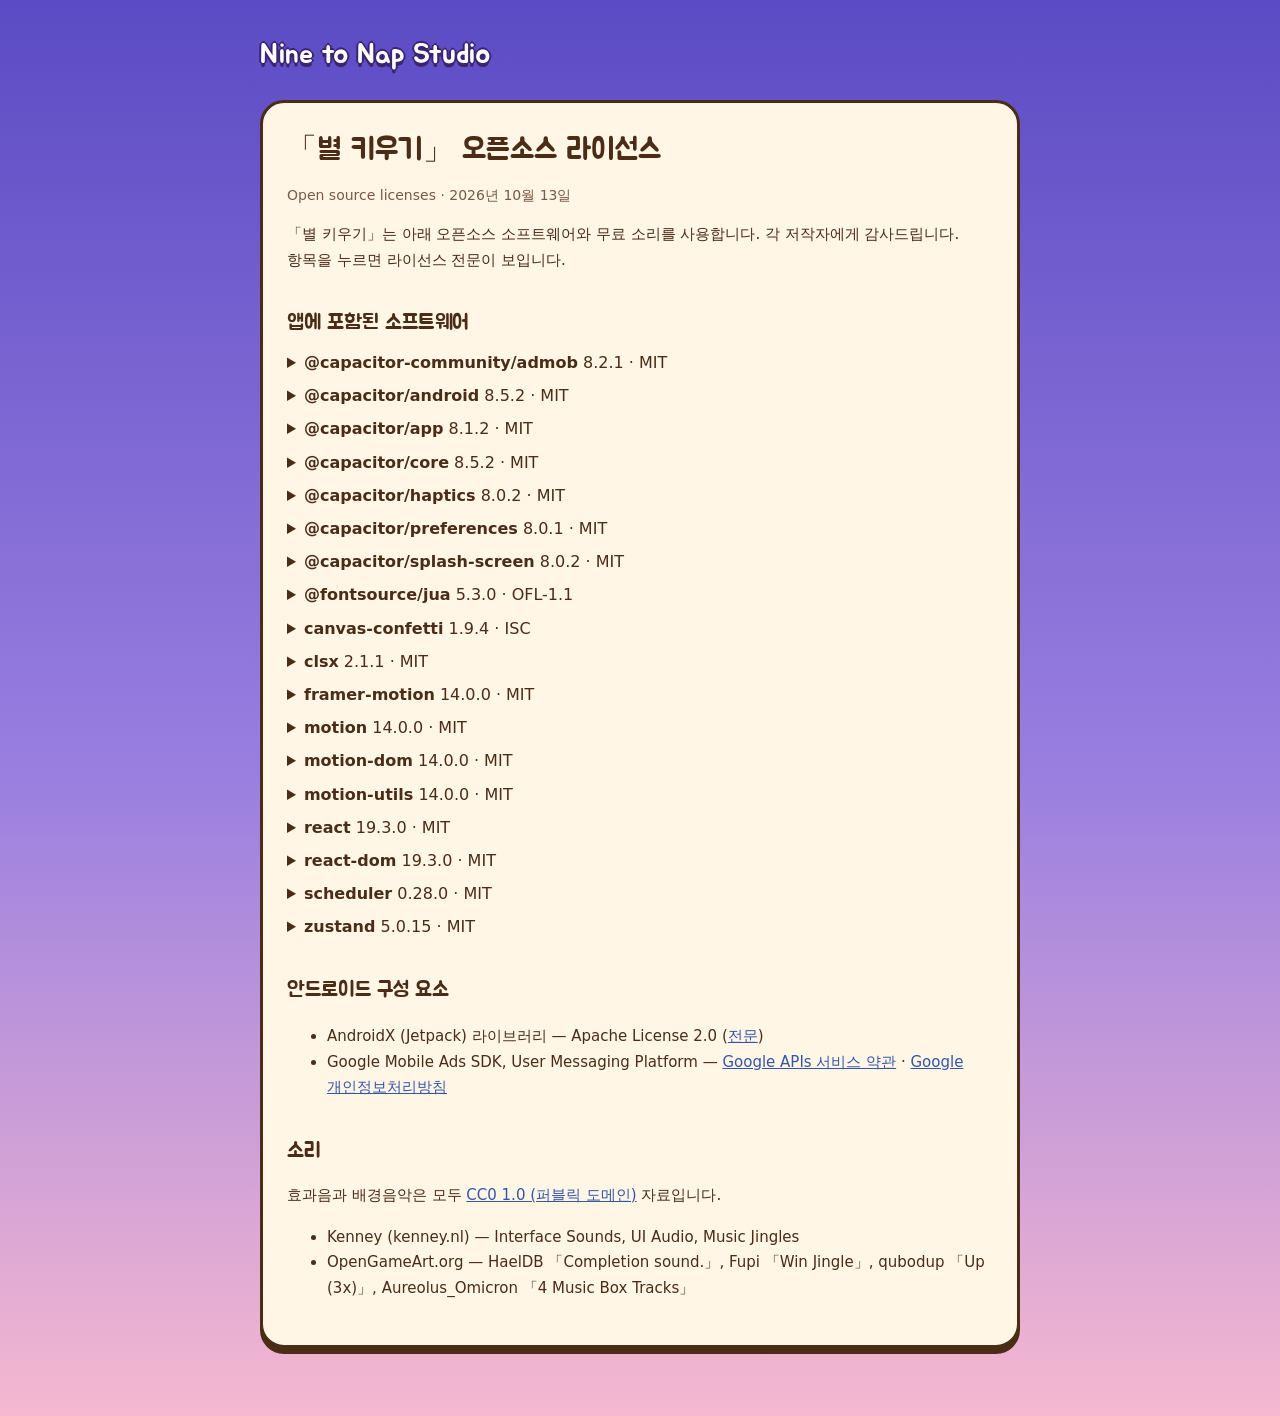
==== grow-a-star/licenses.html @ c943061b "별 키우기: 오픈소스 라이선스 페이지, 개인정보처리방침에 기기 저장 항목·자동 백업 안내 추가 Co-Authored-By: Claude Opus 5.5 <noreply@anthro" ====
<!doctype html>
<html lang="ko">
  <head>
    <meta charset="utf-8" />
    <meta name="viewport" content="width=device-width, initial-scale=1" />
    <title>별 키우기 오픈소스 라이선스 · Nine to Nap Studio</title>
    <link rel="preconnect" href="https://fonts.googleapis.com" />
    <link rel="preconnect" href="https://fonts.gstatic.com" crossorigin />
    <link href="https://fonts.googleapis.com/css2?family=Jua&display=swap" rel="stylesheet" />
    <link rel="stylesheet" href="/style.css" />
    <style>
      details { margin: 6px 0; }
      summary { cursor: pointer; }
      pre { white-space: pre-wrap; word-break: break-word; font-size: 12px; line-height: 1.5; background: rgba(0, 0, 0, 0.04); padding: 10px; border-radius: 8px; }
    </style>
  </head>
  <body>
    <a class="brand" href="/">Nine to Nap Studio</a>

    <main class="card">
      <h1>「별 키우기」 오픈소스 라이선스</h1>
      <p class="muted">Open source licenses · 2026년 10월 13일</p>
      <p>「별 키우기」는 아래 오픈소스 소프트웨어와 무료 소리를 사용합니다. 각 저작자에게 감사드립니다. 항목을 누르면 라이선스 전문이 보입니다.</p>

      <h2>앱에 포함된 소프트웨어</h2>
      <details>
        <summary><strong>@capacitor-community/admob</strong> 8.2.1 · MIT</summary>
        <pre>MIT License

Copyright (c) 2021 Capacitor Community

Permission is hereby granted, free of charge, to any person obtaining a copy
of this software and associated documentation files (the &quot;Software&quot;), to deal
in the Software without restriction, including without limitation the rights
to use, copy, modify, merge, publish, distribute, sublicense, and/or sell
copies of the Software, and to permit persons to whom the Software is
furnished to do so, subject to the following conditions:

The above copyright notice and this permission notice shall be included in all
copies or substantial portions of the Software.

THE SOFTWARE IS PROVIDED &quot;AS IS&quot;, WITHOUT WARRANTY OF ANY KIND, EXPRESS OR
IMPLIED, INCLUDING BUT NOT LIMITED TO THE WARRANTIES OF MERCHANTABILITY,
FITNESS FOR A PARTICULAR PURPOSE AND NONINFRINGEMENT. IN NO EVENT SHALL THE
AUTHORS OR COPYRIGHT HOLDERS BE LIABLE FOR ANY CLAIM, DAMAGES OR OTHER
LIABILITY, WHETHER IN AN ACTION OF CONTRACT, TORT OR OTHERWISE, ARISING FROM,
OUT OF OR IN CONNECTION WITH THE SOFTWARE OR THE USE OR OTHER DEALINGS IN THE
SOFTWARE.</pre>
      </details>
      <details>
        <summary><strong>@capacitor/android</strong> 8.5.2 · MIT</summary>
        <pre>MIT License

Copyright (c) 2017-present Drifty Co.

Permission is hereby granted, free of charge, to any person obtaining a copy
of this software and associated documentation files (the &quot;Software&quot;), to deal
in the Software without restriction, including without limitation the rights
to use, copy, modify, merge, publish, distribute, sublicense, and/or sell
copies of the Software, and to permit persons to whom the Software is
furnished to do so, subject to the following conditions:

The above copyright notice and this permission notice shall be included in all
copies or substantial portions of the Software.

THE SOFTWARE IS PROVIDED &quot;AS IS&quot;, WITHOUT WARRANTY OF ANY KIND, EXPRESS OR
IMPLIED, INCLUDING BUT NOT LIMITED TO THE WARRANTIES OF MERCHANTABILITY,
FITNESS FOR A PARTICULAR PURPOSE AND NONINFRINGEMENT. IN NO EVENT SHALL THE
AUTHORS OR COPYRIGHT HOLDERS BE LIABLE FOR ANY CLAIM, DAMAGES OR OTHER
LIABILITY, WHETHER IN AN ACTION OF CONTRACT, TORT OR OTHERWISE, ARISING FROM,
OUT OF OR IN CONNECTION WITH THE SOFTWARE OR THE USE OR OTHER DEALINGS IN THE
SOFTWARE.</pre>
      </details>
      <details>
        <summary><strong>@capacitor/app</strong> 8.1.2 · MIT</summary>
        <pre>Copyright 2020-present Ionic
https://ionic.io

MIT License

Permission is hereby granted, free of charge, to any person obtaining
a copy of this software and associated documentation files (the
&quot;Software&quot;), to deal in the Software without restriction, including
without limitation the rights to use, copy, modify, merge, publish,
distribute, sublicense, and/or sell copies of the Software, and to
permit persons to whom the Software is furnished to do so, subject to
the following conditions:

The above copyright notice and this permission notice shall be
included in all copies or substantial portions of the Software.

THE SOFTWARE IS PROVIDED &quot;AS IS&quot;, WITHOUT WARRANTY OF ANY KIND,
EXPRESS OR IMPLIED, INCLUDING BUT NOT LIMITED TO THE WARRANTIES OF
MERCHANTABILITY, FITNESS FOR A PARTICULAR PURPOSE AND
NONINFRINGEMENT. IN NO EVENT SHALL THE AUTHORS OR COPYRIGHT HOLDERS BE
LIABLE FOR ANY CLAIM, DAMAGES OR OTHER LIABILITY, WHETHER IN AN ACTION
OF CONTRACT, TORT OR OTHERWISE, ARISING FROM, OUT OF OR IN CONNECTION
WITH THE SOFTWARE OR THE USE OR OTHER DEALINGS IN THE SOFTWARE.</pre>
      </details>
      <details>
        <summary><strong>@capacitor/core</strong> 8.5.2 · MIT</summary>
        <pre>MIT License

Copyright (c) 2017-present Drifty Co.

Permission is hereby granted, free of charge, to any person obtaining a copy
of this software and associated documentation files (the &quot;Software&quot;), to deal
in the Software without restriction, including without limitation the rights
to use, copy, modify, merge, publish, distribute, sublicense, and/or sell
copies of the Software, and to permit persons to whom the Software is
furnished to do so, subject to the following conditions:

The above copyright notice and this permission notice shall be included in all
copies or substantial portions of the Software.

THE SOFTWARE IS PROVIDED &quot;AS IS&quot;, WITHOUT WARRANTY OF ANY KIND, EXPRESS OR
IMPLIED, INCLUDING BUT NOT LIMITED TO THE WARRANTIES OF MERCHANTABILITY,
FITNESS FOR A PARTICULAR PURPOSE AND NONINFRINGEMENT. IN NO EVENT SHALL THE
AUTHORS OR COPYRIGHT HOLDERS BE LIABLE FOR ANY CLAIM, DAMAGES OR OTHER
LIABILITY, WHETHER IN AN ACTION OF CONTRACT, TORT OR OTHERWISE, ARISING FROM,
OUT OF OR IN CONNECTION WITH THE SOFTWARE OR THE USE OR OTHER DEALINGS IN THE
SOFTWARE.</pre>
      </details>
      <details>
        <summary><strong>@capacitor/haptics</strong> 8.0.2 · MIT</summary>
        <pre>Copyright 2020-present Ionic
https://ionic.io

MIT License

Permission is hereby granted, free of charge, to any person obtaining
a copy of this software and associated documentation files (the
&quot;Software&quot;), to deal in the Software without restriction, including
without limitation the rights to use, copy, modify, merge, publish,
distribute, sublicense, and/or sell copies of the Software, and to
permit persons to whom the Software is furnished to do so, subject to
the following conditions:

The above copyright notice and this permission notice shall be
included in all copies or substantial portions of the Software.

THE SOFTWARE IS PROVIDED &quot;AS IS&quot;, WITHOUT WARRANTY OF ANY KIND,
EXPRESS OR IMPLIED, INCLUDING BUT NOT LIMITED TO THE WARRANTIES OF
MERCHANTABILITY, FITNESS FOR A PARTICULAR PURPOSE AND
NONINFRINGEMENT. IN NO EVENT SHALL THE AUTHORS OR COPYRIGHT HOLDERS BE
LIABLE FOR ANY CLAIM, DAMAGES OR OTHER LIABILITY, WHETHER IN AN ACTION
OF CONTRACT, TORT OR OTHERWISE, ARISING FROM, OUT OF OR IN CONNECTION
WITH THE SOFTWARE OR THE USE OR OTHER DEALINGS IN THE SOFTWARE.</pre>
      </details>
      <details>
        <summary><strong>@capacitor/preferences</strong> 8.0.1 · MIT</summary>
        <pre>Copyright 2020-present Ionic
https://ionic.io

MIT License

Permission is hereby granted, free of charge, to any person obtaining
a copy of this software and associated documentation files (the
&quot;Software&quot;), to deal in the Software without restriction, including
without limitation the rights to use, copy, modify, merge, publish,
distribute, sublicense, and/or sell copies of the Software, and to
permit persons to whom the Software is furnished to do so, subject to
the following conditions:

The above copyright notice and this permission notice shall be
included in all copies or substantial portions of the Software.

THE SOFTWARE IS PROVIDED &quot;AS IS&quot;, WITHOUT WARRANTY OF ANY KIND,
EXPRESS OR IMPLIED, INCLUDING BUT NOT LIMITED TO THE WARRANTIES OF
MERCHANTABILITY, FITNESS FOR A PARTICULAR PURPOSE AND
NONINFRINGEMENT. IN NO EVENT SHALL THE AUTHORS OR COPYRIGHT HOLDERS BE
LIABLE FOR ANY CLAIM, DAMAGES OR OTHER LIABILITY, WHETHER IN AN ACTION
OF CONTRACT, TORT OR OTHERWISE, ARISING FROM, OUT OF OR IN CONNECTION
WITH THE SOFTWARE OR THE USE OR OTHER DEALINGS IN THE SOFTWARE.</pre>
      </details>
      <details>
        <summary><strong>@capacitor/splash-screen</strong> 8.0.2 · MIT</summary>
        <pre>Copyright 2020-present Ionic
https://ionic.io

MIT License

Permission is hereby granted, free of charge, to any person obtaining
a copy of this software and associated documentation files (the
&quot;Software&quot;), to deal in the Software without restriction, including
without limitation the rights to use, copy, modify, merge, publish,
distribute, sublicense, and/or sell copies of the Software, and to
permit persons to whom the Software is furnished to do so, subject to
the following conditions:

The above copyright notice and this permission notice shall be
included in all copies or substantial portions of the Software.

THE SOFTWARE IS PROVIDED &quot;AS IS&quot;, WITHOUT WARRANTY OF ANY KIND,
EXPRESS OR IMPLIED, INCLUDING BUT NOT LIMITED TO THE WARRANTIES OF
MERCHANTABILITY, FITNESS FOR A PARTICULAR PURPOSE AND
NONINFRINGEMENT. IN NO EVENT SHALL THE AUTHORS OR COPYRIGHT HOLDERS BE
LIABLE FOR ANY CLAIM, DAMAGES OR OTHER LIABILITY, WHETHER IN AN ACTION
OF CONTRACT, TORT OR OTHERWISE, ARISING FROM, OUT OF OR IN CONNECTION
WITH THE SOFTWARE OR THE USE OR OTHER DEALINGS IN THE SOFTWARE.</pre>
      </details>
      <details>
        <summary><strong>@fontsource/jua</strong> 5.3.0 · OFL-1.1</summary>
        <pre>Copyright 2018 The BM JUA Project Authors

This Font Software is licensed under the SIL Open Font License, Version 1.1.
This license is copied below, and is also available with a FAQ at:
http://scripts.sil.org/OFL


-----------------------------------------------------------
SIL OPEN FONT LICENSE Version 1.1 - 26 February 2007
-----------------------------------------------------------

PREAMBLE
The goals of the Open Font License (OFL) are to stimulate worldwide
development of collaborative font projects, to support the font creation
efforts of academic and linguistic communities, and to provide a free and
open framework in which fonts may be shared and improved in partnership
with others.

The OFL allows the licensed fonts to be used, studied, modified and
redistributed freely as long as they are not sold by themselves. The
fonts, including any derivative works, can be bundled, embedded,
redistributed and/or sold with any software provided that any reserved
names are not used by derivative works. The fonts and derivatives,
however, cannot be released under any other type of license. The
requirement for fonts to remain under this license does not apply
to any document created using the fonts or their derivatives.

DEFINITIONS
&quot;Font Software&quot; refers to the set of files released by the Copyright
Holder(s) under this license and clearly marked as such. This may
include source files, build scripts and documentation.

&quot;Reserved Font Name&quot; refers to any names specified as such after the
copyright statement(s).

&quot;Original Version&quot; refers to the collection of Font Software components as
distributed by the Copyright Holder(s).

&quot;Modified Version&quot; refers to any derivative made by adding to, deleting,
or substituting -- in part or in whole -- any of the components of the
Original Version, by changing formats or by porting the Font Software to a
new environment.

&quot;Author&quot; refers to any designer, engineer, programmer, technical
writer or other person who contributed to the Font Software.

PERMISSION &amp; CONDITIONS
Permission is hereby granted, free of charge, to any person obtaining
a copy of the Font Software, to use, study, copy, merge, embed, modify,
redistribute, and sell modified and unmodified copies of the Font
Software, subject to the following conditions:

1) Neither the Font Software nor any of its individual components,
in Original or Modified Versions, may be sold by itself.

2) Original or Modified Versions of the Font Software may be bundled,
redistributed and/or sold with any software, provided that each copy
contains the above copyright notice and this license. These can be
included either as stand-alone text files, human-readable headers or
in the appropriate machine-readable metadata fields within text or
binary files as long as those fields can be easily viewed by the user.

3) No Modified Version of the Font Software may use the Reserved Font
Name(s) unless explicit written permission is granted by the corresponding
Copyright Holder. This restriction only applies to the primary font name as
presented to the users.

4) The name(s) of the Copyright Holder(s) or the Author(s) of the Font
Software shall not be used to promote, endorse or advertise any
Modified Version, except to acknowledge the contribution(s) of the
Copyright Holder(s) and the Author(s) or with their explicit written
permission.

5) The Font Software, modified or unmodified, in part or in whole,
must be distributed entirely under this license, and must not be
distributed under any other license. The requirement for fonts to
remain under this license does not apply to any document created
using the Font Software.

TERMINATION
This license becomes null and void if any of the above conditions are
not met.

DISCLAIMER
THE FONT SOFTWARE IS PROVIDED &quot;AS IS&quot;, WITHOUT WARRANTY OF ANY KIND,
EXPRESS OR IMPLIED, INCLUDING BUT NOT LIMITED TO ANY WARRANTIES OF
MERCHANTABILITY, FITNESS FOR A PARTICULAR PURPOSE AND NONINFRINGEMENT
OF COPYRIGHT, PATENT, TRADEMARK, OR OTHER RIGHT. IN NO EVENT SHALL THE
COPYRIGHT HOLDER BE LIABLE FOR ANY CLAIM, DAMAGES OR OTHER LIABILITY,
INCLUDING ANY GENERAL, SPECIAL, INDIRECT, INCIDENTAL, OR CONSEQUENTIAL
DAMAGES, WHETHER IN AN ACTION OF CONTRACT, TORT OR OTHERWISE, ARISING
FROM, OUT OF THE USE OR INABILITY TO USE THE FONT SOFTWARE OR FROM
OTHER DEALINGS IN THE FONT SOFTWARE.</pre>
      </details>
      <details>
        <summary><strong>canvas-confetti</strong> 1.9.4 · ISC</summary>
        <pre>ISC License

Copyright (c) 2020, Kiril Vatev

Permission to use, copy, modify, and/or distribute this software for any
purpose with or without fee is hereby granted, provided that the above
copyright notice and this permission notice appear in all copies.

THE SOFTWARE IS PROVIDED &quot;AS IS&quot; AND THE AUTHOR DISCLAIMS ALL WARRANTIES
WITH REGARD TO THIS SOFTWARE INCLUDING ALL IMPLIED WARRANTIES OF
MERCHANTABILITY AND FITNESS. IN NO EVENT SHALL THE AUTHOR BE LIABLE FOR
ANY SPECIAL, DIRECT, INDIRECT, OR CONSEQUENTIAL DAMAGES OR ANY DAMAGES
WHATSOEVER RESULTING FROM LOSS OF USE, DATA OR PROFITS, WHETHER IN AN
ACTION OF CONTRACT, NEGLIGENCE OR OTHER TORTIOUS ACTION, ARISING OUT OF
OR IN CONNECTION WITH THE USE OR PERFORMANCE OF THIS SOFTWARE.</pre>
      </details>
      <details>
        <summary><strong>clsx</strong> 2.1.1 · MIT</summary>
        <pre>MIT License

Copyright (c) Luke Edwards &lt;luke.edwards05@gmail.com&gt; (lukeed.com)

Permission is hereby granted, free of charge, to any person obtaining a copy of this software and associated documentation files (the &quot;Software&quot;), to deal in the Software without restriction, including without limitation the rights to use, copy, modify, merge, publish, distribute, sublicense, and/or sell copies of the Software, and to permit persons to whom the Software is furnished to do so, subject to the following conditions:

The above copyright notice and this permission notice shall be included in all copies or substantial portions of the Software.

THE SOFTWARE IS PROVIDED &quot;AS IS&quot;, WITHOUT WARRANTY OF ANY KIND, EXPRESS OR IMPLIED, INCLUDING BUT NOT LIMITED TO THE WARRANTIES OF MERCHANTABILITY, FITNESS FOR A PARTICULAR PURPOSE AND NONINFRINGEMENT. IN NO EVENT SHALL THE AUTHORS OR COPYRIGHT HOLDERS BE LIABLE FOR ANY CLAIM, DAMAGES OR OTHER LIABILITY, WHETHER IN AN ACTION OF CONTRACT, TORT OR OTHERWISE, ARISING FROM, OUT OF OR IN CONNECTION WITH THE SOFTWARE OR THE USE OR OTHER DEALINGS IN THE SOFTWARE.</pre>
      </details>
      <details>
        <summary><strong>framer-motion</strong> 14.0.0 · MIT</summary>
        <pre>The MIT License (MIT)

Copyright (c) 2018 Framer B.V.

Permission is hereby granted, free of charge, to any person obtaining a copy
of this software and associated documentation files (the &quot;Software&quot;), to deal
in the Software without restriction, including without limitation the rights
to use, copy, modify, merge, publish, distribute, sublicense, and/or sell
copies of the Software, and to permit persons to whom the Software is
furnished to do so, subject to the following conditions:

The above copyright notice and this permission notice shall be included in all
copies or substantial portions of the Software.

THE SOFTWARE IS PROVIDED &quot;AS IS&quot;, WITHOUT WARRANTY OF ANY KIND, EXPRESS OR
IMPLIED, INCLUDING BUT NOT LIMITED TO THE WARRANTIES OF MERCHANTABILITY,
FITNESS FOR A PARTICULAR PURPOSE AND NONINFRINGEMENT. IN NO EVENT SHALL THE
AUTHORS OR COPYRIGHT HOLDERS BE LIABLE FOR ANY CLAIM, DAMAGES OR OTHER
LIABILITY, WHETHER IN AN ACTION OF CONTRACT, TORT OR OTHERWISE, ARISING FROM,
OUT OF OR IN CONNECTION WITH THE SOFTWARE OR THE USE OR OTHER DEALINGS IN THE
SOFTWARE.</pre>
      </details>
      <details>
        <summary><strong>motion</strong> 14.0.0 · MIT</summary>
        <pre>The MIT License (MIT)

Copyright (c) 2024 [Motion](https://motion.dev) B.V.

Permission is hereby granted, free of charge, to any person obtaining a copy
of this software and associated documentation files (the &quot;Software&quot;), to deal
in the Software without restriction, including without limitation the rights
to use, copy, modify, merge, publish, distribute, sublicense, and/or sell
copies of the Software, and to permit persons to whom the Software is
furnished to do so, subject to the following conditions:

The above copyright notice and this permission notice shall be included in all
copies or substantial portions of the Software.

THE SOFTWARE IS PROVIDED &quot;AS IS&quot;, WITHOUT WARRANTY OF ANY KIND, EXPRESS OR
IMPLIED, INCLUDING BUT NOT LIMITED TO THE WARRANTIES OF MERCHANTABILITY,
FITNESS FOR A PARTICULAR PURPOSE AND NONINFRINGEMENT. IN NO EVENT SHALL THE
AUTHORS OR COPYRIGHT HOLDERS BE LIABLE FOR ANY CLAIM, DAMAGES OR OTHER
LIABILITY, WHETHER IN AN ACTION OF CONTRACT, TORT OR OTHERWISE, ARISING FROM,
OUT OF OR IN CONNECTION WITH THE SOFTWARE OR THE USE OR OTHER DEALINGS IN THE
SOFTWARE.</pre>
      </details>
      <details>
        <summary><strong>motion-dom</strong> 14.0.0 · MIT</summary>
        <pre>The MIT License (MIT)

Copyright (c) 2024 [Motion](https://motion.dev) B.V.

Permission is hereby granted, free of charge, to any person obtaining a copy
of this software and associated documentation files (the &quot;Software&quot;), to deal
in the Software without restriction, including without limitation the rights
to use, copy, modify, merge, publish, distribute, sublicense, and/or sell
copies of the Software, and to permit persons to whom the Software is
furnished to do so, subject to the following conditions:

The above copyright notice and this permission notice shall be included in all
copies or substantial portions of the Software.

THE SOFTWARE IS PROVIDED &quot;AS IS&quot;, WITHOUT WARRANTY OF ANY KIND, EXPRESS OR
IMPLIED, INCLUDING BUT NOT LIMITED TO THE WARRANTIES OF MERCHANTABILITY,
FITNESS FOR A PARTICULAR PURPOSE AND NONINFRINGEMENT. IN NO EVENT SHALL THE
AUTHORS OR COPYRIGHT HOLDERS BE LIABLE FOR ANY CLAIM, DAMAGES OR OTHER
LIABILITY, WHETHER IN AN ACTION OF CONTRACT, TORT OR OTHERWISE, ARISING FROM,
OUT OF OR IN CONNECTION WITH THE SOFTWARE OR THE USE OR OTHER DEALINGS IN THE
SOFTWARE.</pre>
      </details>
      <details>
        <summary><strong>motion-utils</strong> 14.0.0 · MIT</summary>
        <pre>The MIT License (MIT)

Copyright (c) 2024 [Motion](https://motion.dev) B.V.

Permission is hereby granted, free of charge, to any person obtaining a copy
of this software and associated documentation files (the &quot;Software&quot;), to deal
in the Software without restriction, including without limitation the rights
to use, copy, modify, merge, publish, distribute, sublicense, and/or sell
copies of the Software, and to permit persons to whom the Software is
furnished to do so, subject to the following conditions:

The above copyright notice and this permission notice shall be included in all
copies or substantial portions of the Software.

THE SOFTWARE IS PROVIDED &quot;AS IS&quot;, WITHOUT WARRANTY OF ANY KIND, EXPRESS OR
IMPLIED, INCLUDING BUT NOT LIMITED TO THE WARRANTIES OF MERCHANTABILITY,
FITNESS FOR A PARTICULAR PURPOSE AND NONINFRINGEMENT. IN NO EVENT SHALL THE
AUTHORS OR COPYRIGHT HOLDERS BE LIABLE FOR ANY CLAIM, DAMAGES OR OTHER
LIABILITY, WHETHER IN AN ACTION OF CONTRACT, TORT OR OTHERWISE, ARISING FROM,
OUT OF OR IN CONNECTION WITH THE SOFTWARE OR THE USE OR OTHER DEALINGS IN THE
SOFTWARE.</pre>
      </details>
      <details>
        <summary><strong>react</strong> 19.3.0 · MIT</summary>
        <pre>MIT License

Copyright (c) Meta Platforms, Inc. and affiliates.

Permission is hereby granted, free of charge, to any person obtaining a copy
of this software and associated documentation files (the &quot;Software&quot;), to deal
in the Software without restriction, including without limitation the rights
to use, copy, modify, merge, publish, distribute, sublicense, and/or sell
copies of the Software, and to permit persons to whom the Software is
furnished to do so, subject to the following conditions:

The above copyright notice and this permission notice shall be included in all
copies or substantial portions of the Software.

THE SOFTWARE IS PROVIDED &quot;AS IS&quot;, WITHOUT WARRANTY OF ANY KIND, EXPRESS OR
IMPLIED, INCLUDING BUT NOT LIMITED TO THE WARRANTIES OF MERCHANTABILITY,
FITNESS FOR A PARTICULAR PURPOSE AND NONINFRINGEMENT. IN NO EVENT SHALL THE
AUTHORS OR COPYRIGHT HOLDERS BE LIABLE FOR ANY CLAIM, DAMAGES OR OTHER
LIABILITY, WHETHER IN AN ACTION OF CONTRACT, TORT OR OTHERWISE, ARISING FROM,
OUT OF OR IN CONNECTION WITH THE SOFTWARE OR THE USE OR OTHER DEALINGS IN THE
SOFTWARE.</pre>
      </details>
      <details>
        <summary><strong>react-dom</strong> 19.3.0 · MIT</summary>
        <pre>MIT License

Copyright (c) Meta Platforms, Inc. and affiliates.

Permission is hereby granted, free of charge, to any person obtaining a copy
of this software and associated documentation files (the &quot;Software&quot;), to deal
in the Software without restriction, including without limitation the rights
to use, copy, modify, merge, publish, distribute, sublicense, and/or sell
copies of the Software, and to permit persons to whom the Software is
furnished to do so, subject to the following conditions:

The above copyright notice and this permission notice shall be included in all
copies or substantial portions of the Software.

THE SOFTWARE IS PROVIDED &quot;AS IS&quot;, WITHOUT WARRANTY OF ANY KIND, EXPRESS OR
IMPLIED, INCLUDING BUT NOT LIMITED TO THE WARRANTIES OF MERCHANTABILITY,
FITNESS FOR A PARTICULAR PURPOSE AND NONINFRINGEMENT. IN NO EVENT SHALL THE
AUTHORS OR COPYRIGHT HOLDERS BE LIABLE FOR ANY CLAIM, DAMAGES OR OTHER
LIABILITY, WHETHER IN AN ACTION OF CONTRACT, TORT OR OTHERWISE, ARISING FROM,
OUT OF OR IN CONNECTION WITH THE SOFTWARE OR THE USE OR OTHER DEALINGS IN THE
SOFTWARE.</pre>
      </details>
      <details>
        <summary><strong>scheduler</strong> 0.28.0 · MIT</summary>
        <pre>MIT License

Copyright (c) Meta Platforms, Inc. and affiliates.

Permission is hereby granted, free of charge, to any person obtaining a copy
of this software and associated documentation files (the &quot;Software&quot;), to deal
in the Software without restriction, including without limitation the rights
to use, copy, modify, merge, publish, distribute, sublicense, and/or sell
copies of the Software, and to permit persons to whom the Software is
furnished to do so, subject to the following conditions:

The above copyright notice and this permission notice shall be included in all
copies or substantial portions of the Software.

THE SOFTWARE IS PROVIDED &quot;AS IS&quot;, WITHOUT WARRANTY OF ANY KIND, EXPRESS OR
IMPLIED, INCLUDING BUT NOT LIMITED TO THE WARRANTIES OF MERCHANTABILITY,
FITNESS FOR A PARTICULAR PURPOSE AND NONINFRINGEMENT. IN NO EVENT SHALL THE
AUTHORS OR COPYRIGHT HOLDERS BE LIABLE FOR ANY CLAIM, DAMAGES OR OTHER
LIABILITY, WHETHER IN AN ACTION OF CONTRACT, TORT OR OTHERWISE, ARISING FROM,
OUT OF OR IN CONNECTION WITH THE SOFTWARE OR THE USE OR OTHER DEALINGS IN THE
SOFTWARE.</pre>
      </details>
      <details>
        <summary><strong>zustand</strong> 5.0.15 · MIT</summary>
        <pre>MIT License

Copyright (c) 2019 Paul Henschel

Permission is hereby granted, free of charge, to any person obtaining a copy
of this software and associated documentation files (the &quot;Software&quot;), to deal
in the Software without restriction, including without limitation the rights
to use, copy, modify, merge, publish, distribute, sublicense, and/or sell
copies of the Software, and to permit persons to whom the Software is
furnished to do so, subject to the following conditions:

The above copyright notice and this permission notice shall be included in all
copies or substantial portions of the Software.

THE SOFTWARE IS PROVIDED &quot;AS IS&quot;, WITHOUT WARRANTY OF ANY KIND, EXPRESS OR
IMPLIED, INCLUDING BUT NOT LIMITED TO THE WARRANTIES OF MERCHANTABILITY,
FITNESS FOR A PARTICULAR PURPOSE AND NONINFRINGEMENT. IN NO EVENT SHALL THE
AUTHORS OR COPYRIGHT HOLDERS BE LIABLE FOR ANY CLAIM, DAMAGES OR OTHER
LIABILITY, WHETHER IN AN ACTION OF CONTRACT, TORT OR OTHERWISE, ARISING FROM,
OUT OF OR IN CONNECTION WITH THE SOFTWARE OR THE USE OR OTHER DEALINGS IN THE
SOFTWARE.</pre>
      </details>

      <h2>안드로이드 구성 요소</h2>
      <ul>
        <li>AndroidX (Jetpack) 라이브러리 — Apache License 2.0 (<a href="https://www.apache.org/licenses/LICENSE-2.0">전문</a>)</li>
        <li>Google Mobile Ads SDK, User Messaging Platform — <a href="https://developers.google.com/terms">Google APIs 서비스 약관</a> · <a href="https://policies.google.com/privacy">Google 개인정보처리방침</a></li>
      </ul>

      <h2>소리</h2>
      <p>효과음과 배경음악은 모두 <a href="https://creativecommons.org/publicdomain/zero/1.0/">CC0 1.0 (퍼블릭 도메인)</a> 자료입니다.</p>
      <ul>
        <li>Kenney (kenney.nl) — Interface Sounds, UI Audio, Music Jingles</li>
        <li>OpenGameArt.org — HaelDB 「Completion sound.」, Fupi 「Win Jingle」, qubodup 「Up (3x)」, Aureolus_Omicron 「4 Music Box Tracks」</li>
      </ul>
    </main>
  </body>
</html>
---- style.css ----
:root {
  --sky-top: #5b4bc4;
  --sky-mid: #9a7fe0;
  --sky-bottom: #f6b8d0;
  --ink: #4a2c17;
  --ink-soft: #7a5a44;
  --ink-purple: #3b2470;
  --cream: #fff6e6;
  --cream-deep: #ffe7bf;
}

* {
  box-sizing: border-box;
}

html {
  background: var(--sky-bottom);
}

/* 긴 문서도 끝까지 하늘이 이어지도록 body 높이 전체에 그라데이션 (fixed 는 iOS 미지원) */
body {
  margin: 0;
  min-height: 100vh;
  padding: 32px 16px 48px;
  background: linear-gradient(180deg, var(--sky-top) 0%, var(--sky-mid) 55%, var(--sky-bottom) 100%);
  color: var(--ink);
  font-family: system-ui, -apple-system, 'Apple SD Gothic Neo', 'Noto Sans KR', sans-serif;
  line-height: 1.7;
  word-break: keep-all;
  overflow-wrap: break-word;
}

.brand,
h1,
h2,
.card-title {
  font-family: 'Jua', system-ui, sans-serif;
  font-weight: 400;
}

.brand {
  display: block;
  max-width: 760px;
  margin: 0 auto 20px;
  color: #ffffff;
  font-size: 28px;
  text-decoration: none;
  text-shadow:
    2px 0 var(--ink-purple),
    -2px 0 var(--ink-purple),
    0 2px var(--ink-purple),
    0 -2px var(--ink-purple),
    0 4px var(--ink-purple);
}

.card {
  max-width: 760px;
  margin: 0 auto 20px;
  padding: 28px 24px;
  border: 3px solid var(--ink);
  border-radius: 24px;
  background: var(--cream);
  box-shadow: 0 6px 0 var(--ink);
}

h1 {
  margin: 0 0 8px;
  font-size: 30px;
  line-height: 1.3;
}

h2 {
  margin: 32px 0 8px;
  font-size: 21px;
}

p,
li {
  font-size: 15px;
}

.muted {
  color: var(--ink-soft);
  font-size: 14px;
}

a {
  color: #3556a8;
}

table {
  width: 100%;
  margin: 8px 0;
  border-collapse: collapse;
  font-size: 14px;
}

th,
td {
  padding: 8px 10px;
  border: 1.5px solid var(--cream-deep);
  vertical-align: top;
  text-align: left;
}

th {
  width: 30%;
  background: #fff1d6;
  font-weight: 600;
}

.game {
  display: flex;
  gap: 16px;
  align-items: center;
}

.game img {
  flex-shrink: 0;
  width: 84px;
  height: 84px;
  border: 3px solid var(--ink);
  border-radius: 22px;
}

.card-title {
  margin: 0;
  font-size: 24px;
}

.badge {
  display: inline-block;
  padding: 1px 10px;
  border: 2px solid var(--ink);
  border-radius: 999px;
  background: #ffd447;
  font-size: 12px;
  font-weight: 600;
}

.links {
  display: flex;
  flex-wrap: wrap;
  gap: 8px 16px;
  margin-top: 6px;
}

footer {
  max-width: 760px;
  margin: 0 auto;
  color: #ffffff;
  font-size: 13px;
  text-align: center;
  text-shadow: 0 1px 2px var(--ink-purple);
}

footer a {
  color: #ffffff;
}
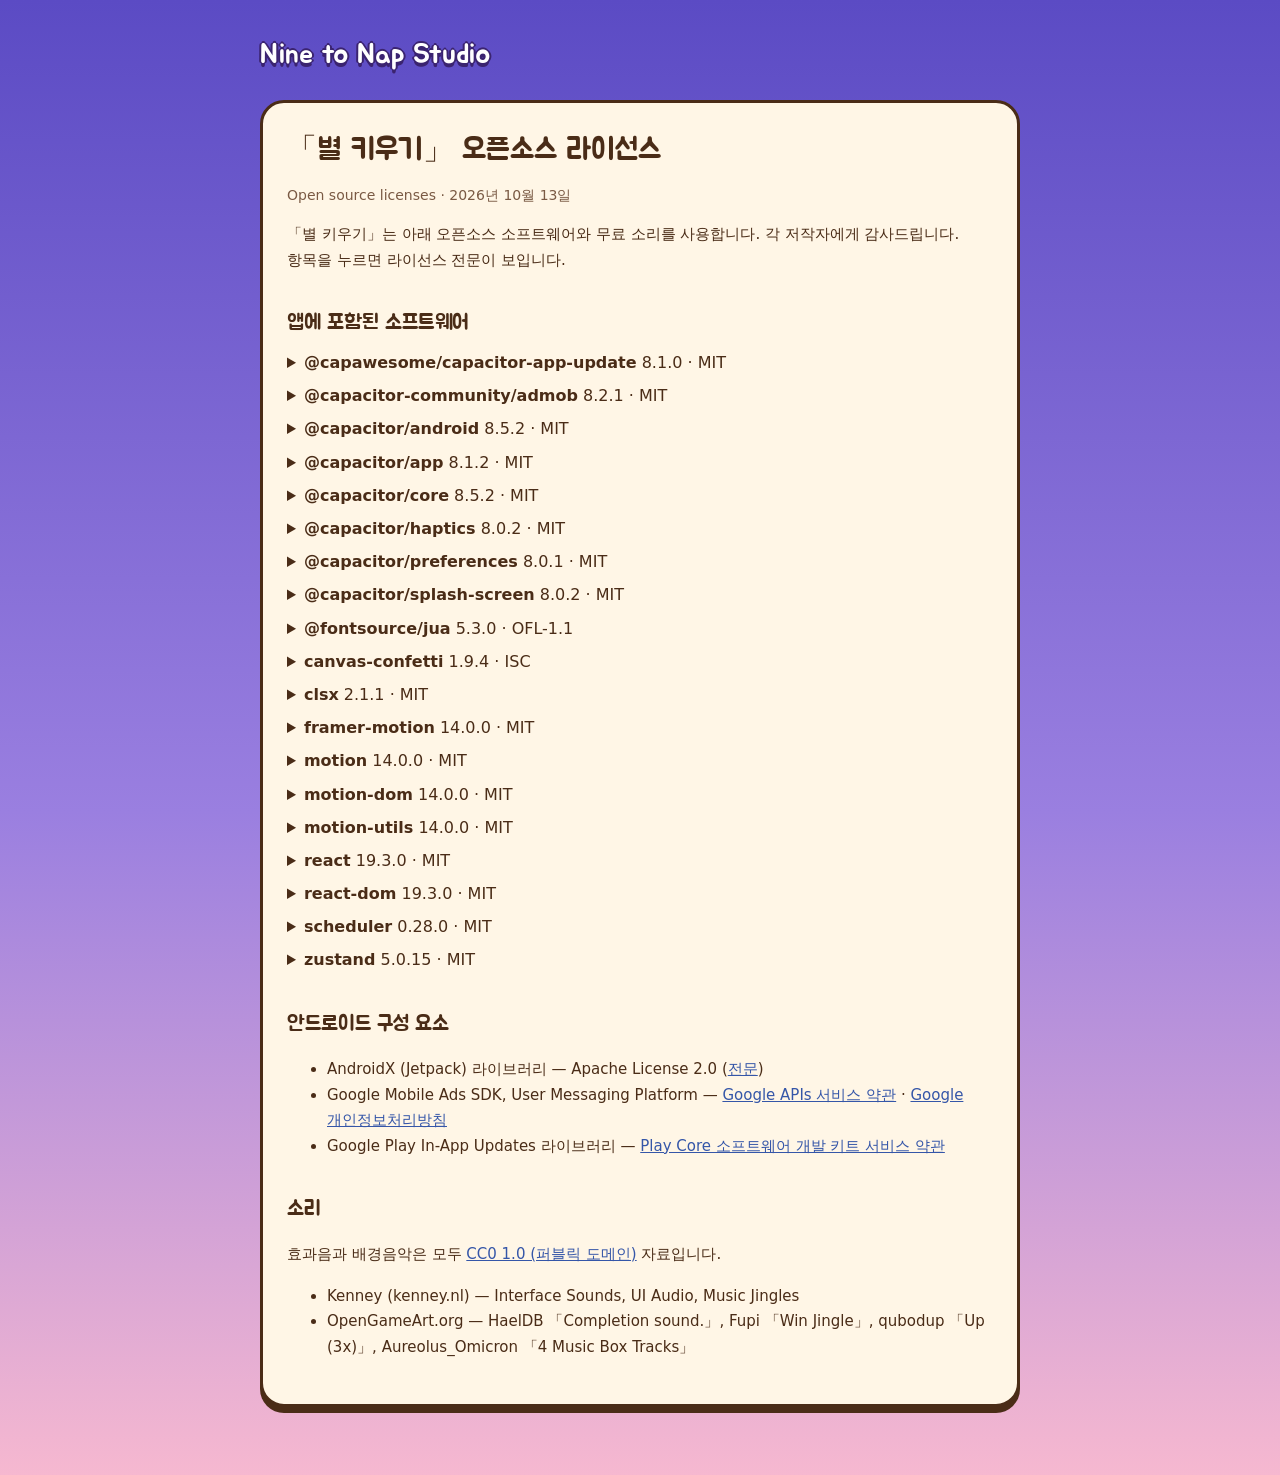
==== commit 0a519efe: "별 키우기: 라이선스 페이지에 앱 업데이트 플러그인 추가 Co-Authored-By: Claude Opus 5.5 <noreply@anthropic.com>" ====
--- a/grow-a-star/licenses.html
+++ b/grow-a-star/licenses.html
@@ -24,6 +24,30 @@
 
       <h2>앱에 포함된 소프트웨어</h2>
       <details>
+        <summary><strong>@capawesome/capacitor-app-update</strong> 8.1.0 · MIT</summary>
+        <pre>MIT License
+
+Copyright (c) 2021 Robin Genz
+
+Permission is hereby granted, free of charge, to any person obtaining a copy
+of this software and associated documentation files (the &quot;Software&quot;), to deal
+in the Software without restriction, including without limitation the rights
+to use, copy, modify, merge, publish, distribute, sublicense, and/or sell
+copies of the Software, and to permit persons to whom the Software is
+furnished to do so, subject to the following conditions:
+
+The above copyright notice and this permission notice shall be included in all
+copies or substantial portions of the Software.
+
+THE SOFTWARE IS PROVIDED &quot;AS IS&quot;, WITHOUT WARRANTY OF ANY KIND, EXPRESS OR
+IMPLIED, INCLUDING BUT NOT LIMITED TO THE WARRANTIES OF MERCHANTABILITY,
+FITNESS FOR A PARTICULAR PURPOSE AND NONINFRINGEMENT. IN NO EVENT SHALL THE
+AUTHORS OR COPYRIGHT HOLDERS BE LIABLE FOR ANY CLAIM, DAMAGES OR OTHER
+LIABILITY, WHETHER IN AN ACTION OF CONTRACT, TORT OR OTHERWISE, ARISING FROM,
+OUT OF OR IN CONNECTION WITH THE SOFTWARE OR THE USE OR OTHER DEALINGS IN THE
+SOFTWARE.</pre>
+      </details>
+      <details>
         <summary><strong>@capacitor-community/admob</strong> 8.2.1 · MIT</summary>
         <pre>MIT License
 
@@ -522,6 +546,7 @@
       <ul>
         <li>AndroidX (Jetpack) 라이브러리 — Apache License 2.0 (<a href="https://www.apache.org/licenses/LICENSE-2.0">전문</a>)</li>
         <li>Google Mobile Ads SDK, User Messaging Platform — <a href="https://developers.google.com/terms">Google APIs 서비스 약관</a> · <a href="https://policies.google.com/privacy">Google 개인정보처리방침</a></li>
+        <li>Google Play In-App Updates 라이브러리 — <a href="https://developer.android.com/guide/playcore/license">Play Core 소프트웨어 개발 키트 서비스 약관</a></li>
       </ul>
 
       <h2>소리</h2>
